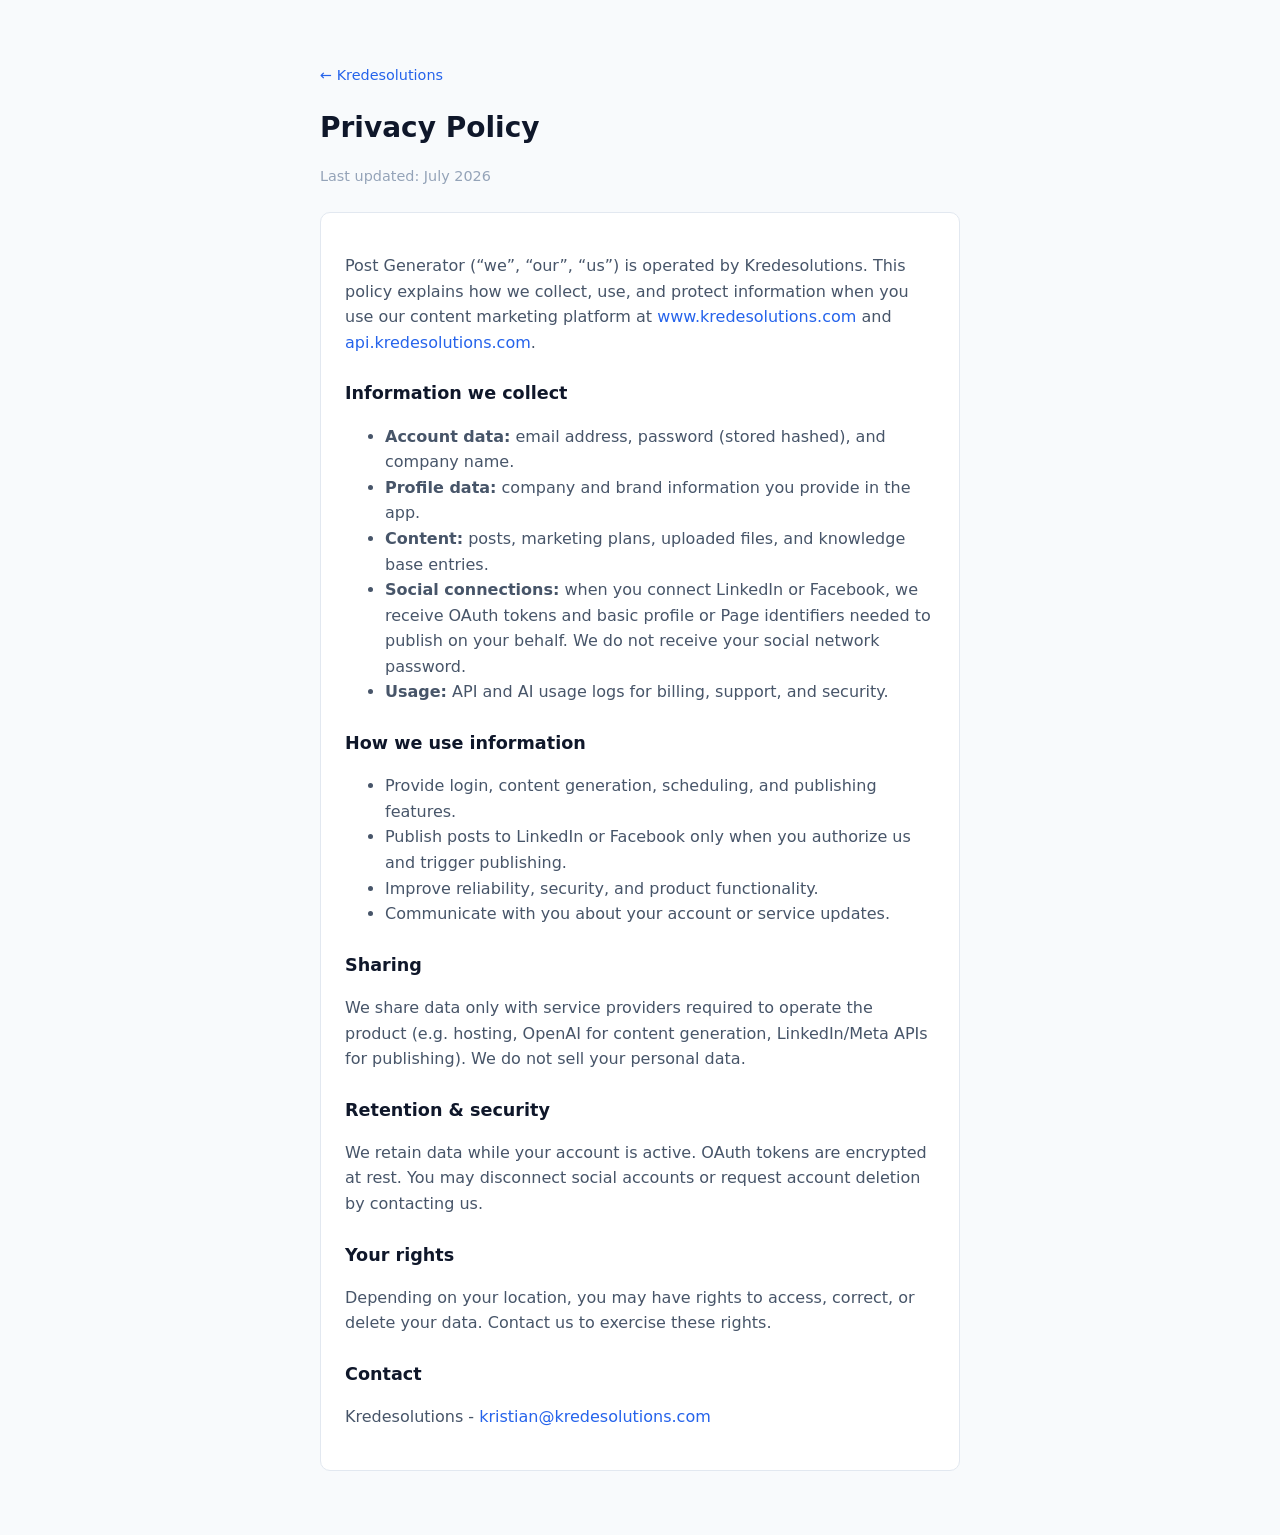
==== site/privacy.html @ b4f3298b "Migrate branding and domain to kredesolutions.com. Updates API host, static site, privacy policy, an" ====
<!DOCTYPE html>
<html lang="en">
<head>
  <meta charset="utf-8" />
  <meta name="viewport" content="width=device-width, initial-scale=1" />
  <title>Privacy Policy — Kredesolutions</title>
  <style>
    body {
      font-family: system-ui, -apple-system, sans-serif;
      max-width: 640px;
      margin: 4rem auto;
      padding: 0 1.25rem;
      line-height: 1.6;
      color: #0f172a;
      background: #f8fafc;
    }
    h1 { font-size: 1.75rem; margin-bottom: 0.25rem; }
    h2 { font-size: 1.1rem; margin-top: 1.5rem; color: #0f172a; }
    p, li { color: #475569; }
    a {
      color: #2563eb;
      text-decoration: none;
    }
    a:hover { text-decoration: underline; }
    .card {
      background: #fff;
      border: 1px solid #e2e8f0;
      border-radius: 10px;
      padding: 1.5rem;
      margin-top: 1.5rem;
    }
    .muted { color: #94a3b8; font-size: 0.9rem; }
    .back { font-size: 0.9rem; margin-bottom: 1rem; display: block; }
  </style>
</head>
<body>
  <a class="back" href="/">← Kredesolutions</a>
  <h1>Privacy Policy</h1>
  <p class="muted">Last updated: July 2026</p>

  <div class="card">
    <p>
      Post Generator (“we”, “our”, “us”) is operated by Kredesolutions. This policy explains how we
      collect, use, and protect information when you use our content marketing platform at
      <a href="https://www.kredesolutions.com">www.kredesolutions.com</a> and
      <a href="https://api.kredesolutions.com">api.kredesolutions.com</a>.
    </p>

    <h2>Information we collect</h2>
    <ul>
      <li><strong>Account data:</strong> email address, password (stored hashed), and company name.</li>
      <li><strong>Profile data:</strong> company and brand information you provide in the app.</li>
      <li><strong>Content:</strong> posts, marketing plans, uploaded files, and knowledge base entries.</li>
      <li><strong>Social connections:</strong> when you connect LinkedIn or Facebook, we receive OAuth tokens
        and basic profile or Page identifiers needed to publish on your behalf. We do not receive your
        social network password.</li>
      <li><strong>Usage:</strong> API and AI usage logs for billing, support, and security.</li>
    </ul>

    <h2>How we use information</h2>
    <ul>
      <li>Provide login, content generation, scheduling, and publishing features.</li>
      <li>Publish posts to LinkedIn or Facebook only when you authorize us and trigger publishing.</li>
      <li>Improve reliability, security, and product functionality.</li>
      <li>Communicate with you about your account or service updates.</li>
    </ul>

    <h2>Sharing</h2>
    <p>
      We share data only with service providers required to operate the product (e.g. hosting, OpenAI for
      content generation, LinkedIn/Meta APIs for publishing). We do not sell your personal data.
    </p>

    <h2>Retention &amp; security</h2>
    <p>
      We retain data while your account is active. OAuth tokens are encrypted at rest. You may disconnect
      social accounts or request account deletion by contacting us.
    </p>

    <h2>Your rights</h2>
    <p>
      Depending on your location, you may have rights to access, correct, or delete your data. Contact us
      to exercise these rights.
    </p>

    <h2>Contact</h2>
    <p>
      Kredesolutions - <a href="mailto:kristian@kredesolutions.com">kristian@kredesolutions.com</a>
    </p>
  </div>
</body>
</html>
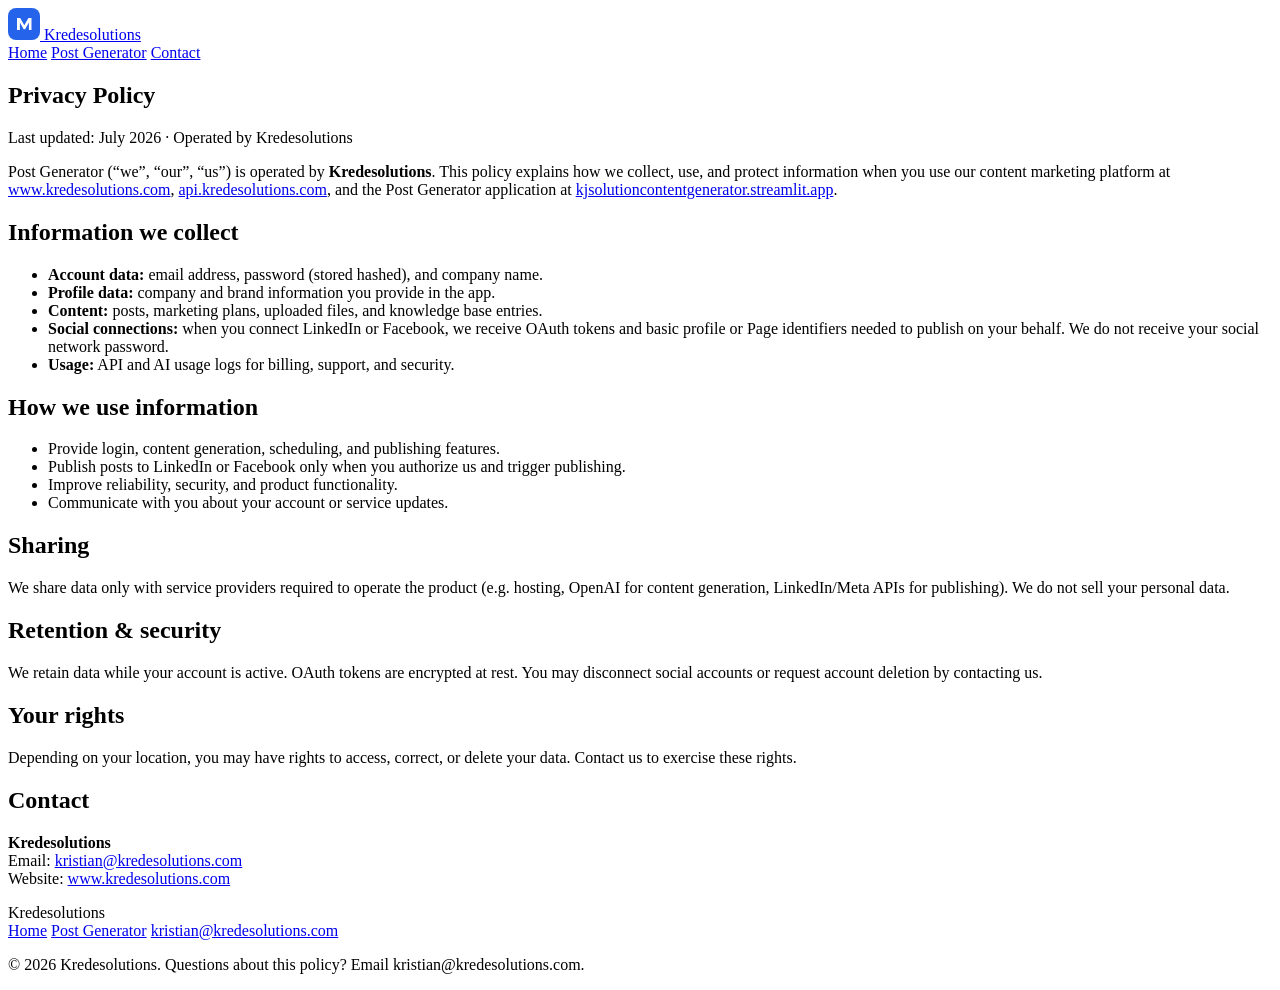
==== commit 01ba924f: "Redesign marketing site for Kredesolutions LinkedIn approval. Replace minimal landing pages with a f" ====
--- a/site/privacy.html
+++ b/site/privacy.html
@@ -3,90 +3,110 @@
 <head>
   <meta charset="utf-8" />
   <meta name="viewport" content="width=device-width, initial-scale=1" />
+  <meta name="description" content="Privacy Policy for Kredesolutions Post Generator — how we collect, use, and protect your data." />
   <title>Privacy Policy — Kredesolutions</title>
-  <style>
-    body {
-      font-family: system-ui, -apple-system, sans-serif;
-      max-width: 640px;
-      margin: 4rem auto;
-      padding: 0 1.25rem;
-      line-height: 1.6;
-      color: #0f172a;
-      background: #f8fafc;
-    }
-    h1 { font-size: 1.75rem; margin-bottom: 0.25rem; }
-    h2 { font-size: 1.1rem; margin-top: 1.5rem; color: #0f172a; }
-    p, li { color: #475569; }
-    a {
-      color: #2563eb;
-      text-decoration: none;
-    }
-    a:hover { text-decoration: underline; }
-    .card {
-      background: #fff;
-      border: 1px solid #e2e8f0;
-      border-radius: 10px;
-      padding: 1.5rem;
-      margin-top: 1.5rem;
-    }
-    .muted { color: #94a3b8; font-size: 0.9rem; }
-    .back { font-size: 0.9rem; margin-bottom: 1rem; display: block; }
-  </style>
+  <link rel="preconnect" href="https://fonts.googleapis.com" />
+  <link rel="preconnect" href="https://fonts.gstatic.com" crossorigin />
+  <link href="https://fonts.googleapis.com/css2?family=Inter:wght@400;500;600;700;800&display=swap" rel="stylesheet" />
+  <link rel="stylesheet" href="/styles.css" />
 </head>
 <body>
-  <a class="back" href="/">← Kredesolutions</a>
-  <h1>Privacy Policy</h1>
-  <p class="muted">Last updated: July 2026</p>
+  <header class="site-header">
+    <div class="container site-header__inner">
+      <a class="brand" href="/" aria-label="Kredesolutions home">
+        <svg class="brand__mark" width="32" height="32" viewBox="0 0 32 32" fill="none" aria-hidden="true">
+          <rect width="32" height="32" rx="8" fill="#2563EB"/>
+          <path d="M9 22V10h3.2l4.1 7.2L20.4 10H23.5v12h-2.6v-7.4l-3.8 6.6h-1.4l-3.8-6.6V22H9z" fill="#fff"/>
+        </svg>
+        Kredesolutions
+      </a>
+      <nav class="site-nav" aria-label="Main">
+        <a href="/">Home</a>
+        <a href="https://kjsolutioncontentgenerator.streamlit.app/">Post Generator</a>
+        <a class="btn btn--primary" href="mailto:kristian@kredesolutions.com">Contact</a>
+      </nav>
+    </div>
+  </header>
 
-  <div class="card">
-    <p>
-      Post Generator (“we”, “our”, “us”) is operated by Kredesolutions. This policy explains how we
-      collect, use, and protect information when you use our content marketing platform at
-      <a href="https://www.kredesolutions.com">www.kredesolutions.com</a> and
-      <a href="https://api.kredesolutions.com">api.kredesolutions.com</a>.
-    </p>
+  <main>
+    <section class="page-hero">
+      <div class="container container--narrow">
+        <h1>Privacy Policy</h1>
+        <p class="page-hero__meta">Last updated: July 2026 &middot; Operated by Kredesolutions</p>
+      </div>
+    </section>
 
-    <h2>Information we collect</h2>
-    <ul>
-      <li><strong>Account data:</strong> email address, password (stored hashed), and company name.</li>
-      <li><strong>Profile data:</strong> company and brand information you provide in the app.</li>
-      <li><strong>Content:</strong> posts, marketing plans, uploaded files, and knowledge base entries.</li>
-      <li><strong>Social connections:</strong> when you connect LinkedIn or Facebook, we receive OAuth tokens
-        and basic profile or Page identifiers needed to publish on your behalf. We do not receive your
-        social network password.</li>
-      <li><strong>Usage:</strong> API and AI usage logs for billing, support, and security.</li>
-    </ul>
+    <div class="container container--narrow">
+      <article class="legal-card">
+        <p>
+          Post Generator (&ldquo;we&rdquo;, &ldquo;our&rdquo;, &ldquo;us&rdquo;) is operated by <strong>Kredesolutions</strong>.
+          This policy explains how we collect, use, and protect information when you use our content
+          marketing platform at
+          <a href="https://www.kredesolutions.com">www.kredesolutions.com</a>,
+          <a href="https://api.kredesolutions.com">api.kredesolutions.com</a>, and the Post Generator
+          application at
+          <a href="https://kjsolutioncontentgenerator.streamlit.app/">kjsolutioncontentgenerator.streamlit.app</a>.
+        </p>
 
-    <h2>How we use information</h2>
-    <ul>
-      <li>Provide login, content generation, scheduling, and publishing features.</li>
-      <li>Publish posts to LinkedIn or Facebook only when you authorize us and trigger publishing.</li>
-      <li>Improve reliability, security, and product functionality.</li>
-      <li>Communicate with you about your account or service updates.</li>
-    </ul>
+        <h2>Information we collect</h2>
+        <ul>
+          <li><strong>Account data:</strong> email address, password (stored hashed), and company name.</li>
+          <li><strong>Profile data:</strong> company and brand information you provide in the app.</li>
+          <li><strong>Content:</strong> posts, marketing plans, uploaded files, and knowledge base entries.</li>
+          <li><strong>Social connections:</strong> when you connect LinkedIn or Facebook, we receive OAuth tokens
+            and basic profile or Page identifiers needed to publish on your behalf. We do not receive your
+            social network password.</li>
+          <li><strong>Usage:</strong> API and AI usage logs for billing, support, and security.</li>
+        </ul>
 
-    <h2>Sharing</h2>
-    <p>
-      We share data only with service providers required to operate the product (e.g. hosting, OpenAI for
-      content generation, LinkedIn/Meta APIs for publishing). We do not sell your personal data.
-    </p>
+        <h2>How we use information</h2>
+        <ul>
+          <li>Provide login, content generation, scheduling, and publishing features.</li>
+          <li>Publish posts to LinkedIn or Facebook only when you authorize us and trigger publishing.</li>
+          <li>Improve reliability, security, and product functionality.</li>
+          <li>Communicate with you about your account or service updates.</li>
+        </ul>
 
-    <h2>Retention &amp; security</h2>
-    <p>
-      We retain data while your account is active. OAuth tokens are encrypted at rest. You may disconnect
-      social accounts or request account deletion by contacting us.
-    </p>
+        <h2>Sharing</h2>
+        <p>
+          We share data only with service providers required to operate the product (e.g. hosting, OpenAI for
+          content generation, LinkedIn/Meta APIs for publishing). We do not sell your personal data.
+        </p>
 
-    <h2>Your rights</h2>
-    <p>
-      Depending on your location, you may have rights to access, correct, or delete your data. Contact us
-      to exercise these rights.
-    </p>
+        <h2>Retention &amp; security</h2>
+        <p>
+          We retain data while your account is active. OAuth tokens are encrypted at rest. You may disconnect
+          social accounts or request account deletion by contacting us.
+        </p>
 
-    <h2>Contact</h2>
-    <p>
-      Kredesolutions - <a href="mailto:kristian@kredesolutions.com">kristian@kredesolutions.com</a>
-    </p>
-  </div>
+        <h2>Your rights</h2>
+        <p>
+          Depending on your location, you may have rights to access, correct, or delete your data. Contact us
+          to exercise these rights.
+        </p>
+
+        <h2>Contact</h2>
+        <p>
+          <strong>Kredesolutions</strong><br />
+          Email: <a href="mailto:kristian@kredesolutions.com">kristian@kredesolutions.com</a><br />
+          Website: <a href="https://www.kredesolutions.com">www.kredesolutions.com</a>
+        </p>
+      </article>
+    </div>
+  </main>
+
+  <footer class="site-footer">
+    <div class="container site-footer__inner">
+      <span class="site-footer__brand">Kredesolutions</span>
+      <div class="site-footer__links">
+        <a href="/">Home</a>
+        <a href="https://kjsolutioncontentgenerator.streamlit.app/">Post Generator</a>
+        <a href="mailto:kristian@kredesolutions.com">kristian@kredesolutions.com</a>
+      </div>
+      <p class="site-footer__copy">
+        &copy; 2026 Kredesolutions. Questions about this policy? Email kristian@kredesolutions.com.
+      </p>
+    </div>
+  </footer>
 </body>
 </html>
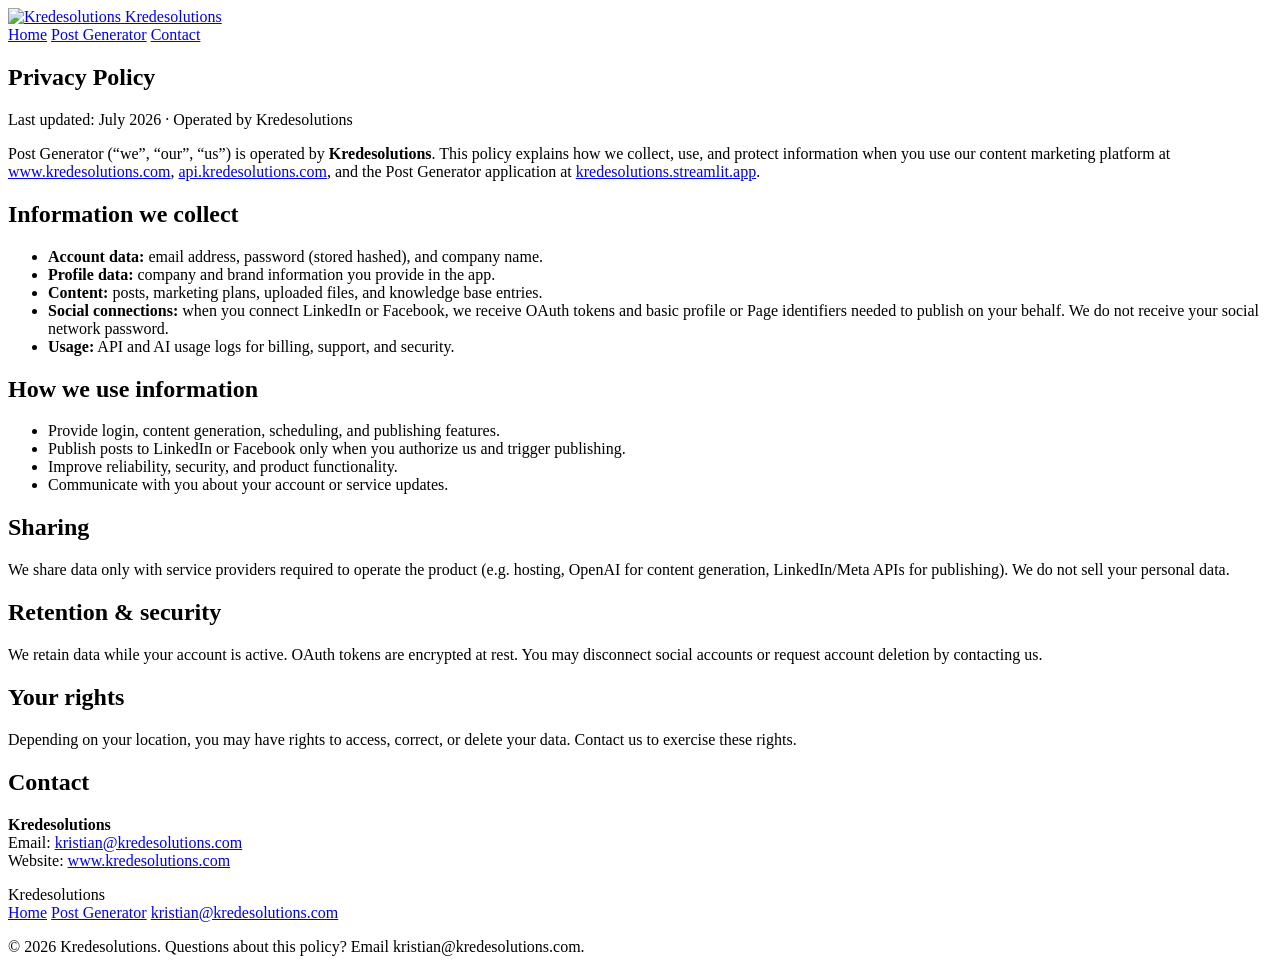
==== commit 0439092e: "Refresh dashboard UI and add company URL scraper - Redesign Streamlit dashboard theme/layout and reg" ====
--- a/site/privacy.html
+++ b/site/privacy.html
@@ -14,15 +14,12 @@
   <header class="site-header">
     <div class="container site-header__inner">
       <a class="brand" href="/" aria-label="Kredesolutions home">
-        <svg class="brand__mark" width="32" height="32" viewBox="0 0 32 32" fill="none" aria-hidden="true">
-          <rect width="32" height="32" rx="8" fill="#2563EB"/>
-          <path d="M9 22V10h3.2l4.1 7.2L20.4 10H23.5v12h-2.6v-7.4l-3.8 6.6h-1.4l-3.8-6.6V22H9z" fill="#fff"/>
-        </svg>
+        <img class="brand__mark" src="/assets/logo.png" alt="Kredesolutions" width="36" height="36" />
         Kredesolutions
       </a>
       <nav class="site-nav" aria-label="Main">
         <a href="/">Home</a>
-        <a href="https://kjsolutioncontentgenerator.streamlit.app/">Post Generator</a>
+        <a href="https://kredesolutions.streamlit.app/">Post Generator</a>
         <a class="btn btn--primary" href="mailto:kristian@kredesolutions.com">Contact</a>
       </nav>
     </div>
@@ -45,7 +42,7 @@
           <a href="https://www.kredesolutions.com">www.kredesolutions.com</a>,
           <a href="https://api.kredesolutions.com">api.kredesolutions.com</a>, and the Post Generator
           application at
-          <a href="https://kjsolutioncontentgenerator.streamlit.app/">kjsolutioncontentgenerator.streamlit.app</a>.
+          <a href="https://kredesolutions.streamlit.app/">kredesolutions.streamlit.app</a>.
         </p>
 
         <h2>Information we collect</h2>
@@ -100,7 +97,7 @@
       <span class="site-footer__brand">Kredesolutions</span>
       <div class="site-footer__links">
         <a href="/">Home</a>
-        <a href="https://kjsolutioncontentgenerator.streamlit.app/">Post Generator</a>
+        <a href="https://kredesolutions.streamlit.app/">Post Generator</a>
         <a href="mailto:kristian@kredesolutions.com">kristian@kredesolutions.com</a>
       </div>
       <p class="site-footer__copy">
